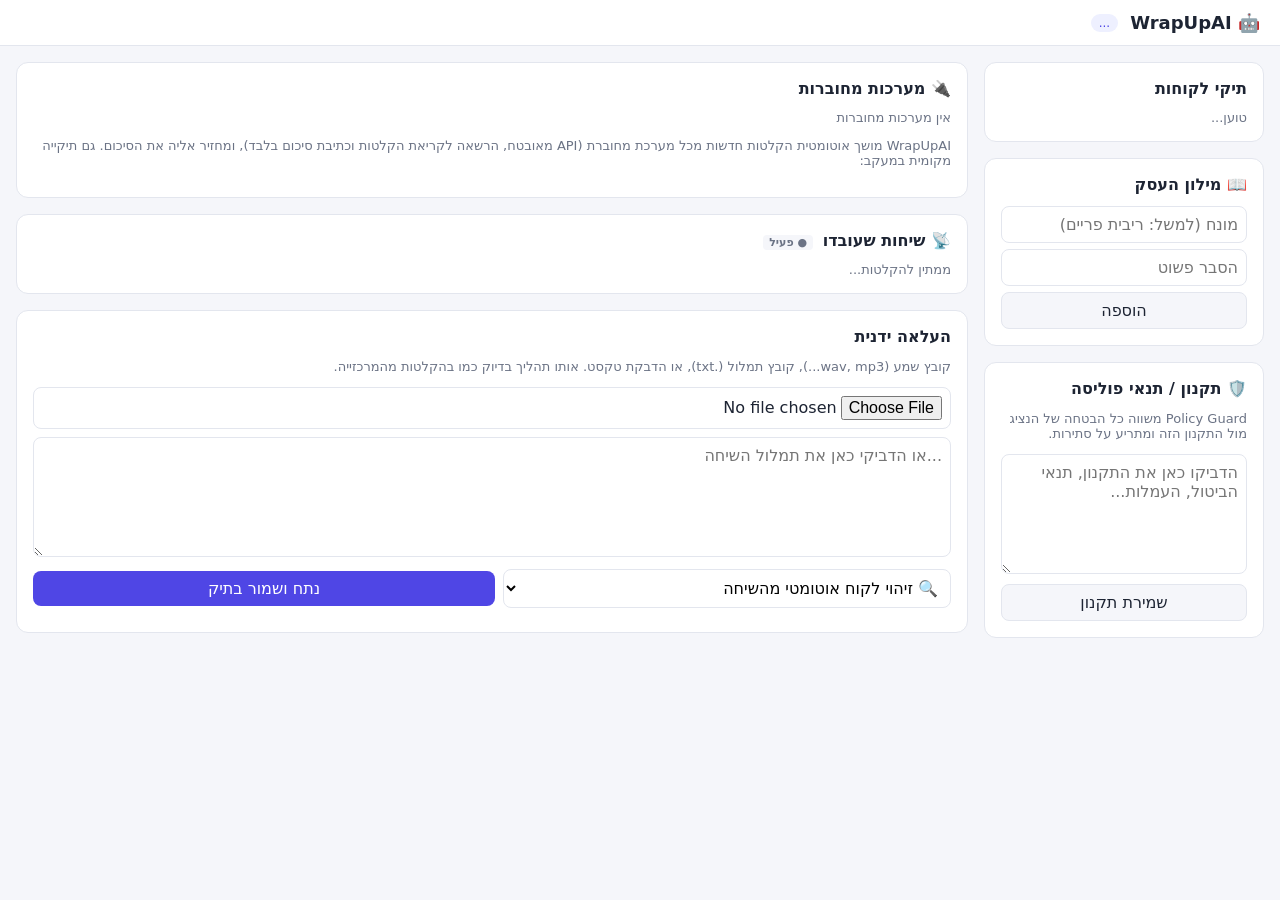
==== wrapup-engine/static/index.html @ 585416aa "Integrate WrapUpAI as the external transcription & analysis system - PBX transfer can target the rea" ====
<!doctype html>
<html lang="he" dir="rtl">
<head>
<meta charset="utf-8">
<meta name="viewport" content="width=device-width, initial-scale=1">
<title>WrapUpAI</title>
<style>
  :root {
    --bg: #f5f6fa; --card: #fff; --text: #1d2433; --muted: #6b7385; --border: #e3e6ee;
    --accent: #4f46e5; --accent-soft: #eef0ff; --ok: #0f9d58; --warn: #e8a100; --bad: #d93025;
  }
  * { box-sizing: border-box; }
  body { margin: 0; font-family: system-ui, -apple-system, "Segoe UI", Arial, sans-serif; background: var(--bg); color: var(--text); }
  header { background: var(--card); border-bottom: 1px solid var(--border); padding: 12px 20px; display: flex; align-items: center; gap: 12px; }
  header h1 { font-size: 18px; margin: 0; }
  .badge { font-size: 12px; padding: 2px 8px; border-radius: 99px; background: var(--accent-soft); color: var(--accent); }
  .badge.demo { background: #fff4d6; color: #8a5a00; }
  .layout { display: grid; grid-template-columns: 280px 1fr; gap: 16px; padding: 16px; max-width: 1300px; margin: auto; }
  @media (max-width: 800px) { .layout { grid-template-columns: 1fr; } }
  .card { background: var(--card); border: 1px solid var(--border); border-radius: 12px; padding: 16px; margin-bottom: 16px; }
  .card h2 { font-size: 16px; margin: 0 0 12px; }
  .card h3 { font-size: 14px; margin: 16px 0 8px; color: var(--muted); }
  .cust { padding: 10px; border-radius: 8px; cursor: pointer; border: 1px solid transparent; }
  .cust:hover { background: var(--bg); }
  .cust.active { background: var(--accent-soft); border-color: var(--accent); }
  .cust small { color: var(--muted); display: block; }
  textarea, input, select { width: 100%; font: inherit; padding: 8px; border: 1px solid var(--border); border-radius: 8px; background: #fff; }
  textarea { min-height: 120px; resize: vertical; }
  button { font: inherit; padding: 8px 16px; border: 0; border-radius: 8px; background: var(--accent); color: #fff; cursor: pointer; }
  button.secondary { background: var(--bg); color: var(--text); border: 1px solid var(--border); }
  button:disabled { opacity: .5; cursor: wait; }
  .row { display: flex; gap: 8px; align-items: center; margin-top: 8px; flex-wrap: wrap; }
  .row > * { flex: 1; min-width: 140px; }
  .task { display: flex; gap: 8px; align-items: flex-start; padding: 6px 0; border-bottom: 1px dashed var(--border); }
  .task input { width: auto; margin-top: 4px; }
  .task.done span { text-decoration: line-through; color: var(--muted); }
  .tag { font-size: 11px; padding: 1px 6px; border-radius: 4px; background: var(--bg); color: var(--muted); margin-inline-start: 4px; white-space: nowrap; }
  .tag.due { background: #fff4d6; color: #8a5a00; }
  .risk { background: #fde8e7; color: var(--bad); padding: 8px 12px; border-radius: 8px; margin: 4px 0; }
  .risk.low { background: #fff4d6; color: #8a5a00; }
  .msg { background: #e7f6ee; padding: 12px; border-radius: 8px; white-space: pre-wrap; }
  .call { border: 1px solid var(--border); border-radius: 8px; padding: 12px; margin-bottom: 10px; }
  .call summary { cursor: pointer; font-weight: 600; }
  .muted { color: var(--muted); font-size: 13px; }
  .error { background: #fde8e7; color: var(--bad); padding: 8px 12px; border-radius: 8px; }
  dl { margin: 0; } dt { font-weight: 600; } dd { margin: 0 0 8px; color: var(--muted); }
  .guard { background: #fde8e7; border: 2px solid var(--bad); color: #7a1610; padding: 12px; border-radius: 10px; margin: 8px 0; }
  .conflict { background: #fff; border-radius: 8px; padding: 8px 10px; margin-top: 8px; color: var(--text); }
  .emo { background: var(--bg); border-radius: 8px; padding: 8px; text-align: center; }
  .meter { height: 8px; background: var(--bg); border-radius: 99px; overflow: hidden; margin: 10px 0 4px; }
  .meter div { height: 100%; }
  pre { white-space: pre-wrap; font-family: inherit; background: var(--bg); padding: 8px; border-radius: 8px; max-height: 300px; overflow: auto; }
</style>
</head>
<body>
<header>
  <h1>🤖 WrapUpAI</h1>
  <span id="mode" class="badge">...</span>
</header>

<div class="layout">
  <aside>
    <div class="card">
      <h2>תיקי לקוחות</h2>
      <div id="customers" class="muted">טוען...</div>
    </div>
    <div class="card">
      <h2>📖 מילון העסק</h2>
      <div id="glossary"></div>
      <input id="g-term" placeholder="מונח (למשל: ריבית פריים)">
      <input id="g-expl" placeholder="הסבר פשוט" style="margin-top:6px">
      <button class="secondary" style="margin-top:6px;width:100%" onclick="addTerm()">הוספה</button>
    </div>
    <div class="card">
      <h2>🛡️ תקנון / תנאי פוליסה</h2>
      <p class="muted">Policy Guard משווה כל הבטחה של הנציג מול התקנון הזה ומתריע על סתירות.</p>
      <textarea id="policy" placeholder="הדביקו כאן את התקנון, תנאי הביטול, העמלות..."></textarea>
      <button class="secondary" style="margin-top:6px;width:100%" onclick="savePolicy(this)">שמירת תקנון</button>
    </div>
  </aside>

  <main>
    <div class="card">
      <h2>🔌 מערכות מחוברות</h2>
      <div id="connectors" class="muted">אין מערכות מחוברות</div>
      <p class="muted">WrapUpAI מושך אוטומטית הקלטות חדשות מכל מערכת מחוברת (API מאובטח, הרשאה לקריאת הקלטות וכתיבת סיכום בלבד), ומחזיר אליה את הסיכום. גם תיקייה מקומית במעקב: <code id="rec-dir"></code></p>
    </div>

    <div class="card">
      <h2>📡 שיחות שעובדו <span id="live-dot" class="tag">● פעיל</span></h2>
      <div id="jobs" class="muted">ממתין להקלטות...</div>
    </div>

    <div class="card">
      <h2>העלאה ידנית</h2>
      <p class="muted">קובץ שמע (wav, mp3...), קובץ תמלול (.txt), או הדבקת טקסט. אותו תהליך בדיוק כמו בהקלטות מהמרכזייה.</p>
      <input type="file" id="file" accept=".txt,.wav,.mp3,.ogg,.opus,.flac,.m4a,.aac,.amr,.webm,.wma,audio/*,text/plain">
      <textarea id="text" placeholder="...או הדביקי כאן את תמלול השיחה" style="margin-top:8px"></textarea>
      <div class="row">
        <select id="customer-select"><option value="">🔍 זיהוי לקוח אוטומטי מהשיחה</option></select>
        <button id="submit" onclick="submitCall()">נתח ושמור בתיק</button>
      </div>
      <div id="submit-msg" style="margin-top:8px"></div>
    </div>

    <div id="file-view"></div>
  </main>
</div>

<script>
const CATEGORIES = { billing: "חיוב", payment_arrangement: "הסדר תשלומים", technical_support: "תמיכה טכנית",
  complaint: "תלונה", account_change: "שינוי פרטים", cancellation: "ביטול", sales: "מכירה",
  appointment: "קביעת תור", information: "בירור מידע", other: "אחר" };
const STATUS = { resolved: "✅ נסגר", pending_customer: "⏳ ממתין ללקוח", pending_business: "⏳ ממתין לעסק", needs_follow_up: "🔁 נדרשת שיחת המשך" };
const SENTIMENT = { positive: "🙂", neutral: "😐", negative: "🙁" };
const TASK_CAT = { appointment: "תור", documents: "מסמכים", payment: "תשלום", call_back: "חזרה טלפונית", visit: "הגעה פיזית", other: "אחר" };

let currentCustomer = null;
const esc = s => String(s ?? "").replace(/[&<>"']/g, c => ({ "&": "&amp;", "<": "&lt;", ">": "&gt;", '"': "&quot;", "'": "&#39;" }[c]));

async function api(path, opts) {
  const res = await fetch(path, opts);
  const data = await res.json().catch(() => ({}));
  if (!res.ok) throw new Error(data.detail || `שגיאה ${res.status}`);
  return data;
}

async function loadStatus() {
  const s = await api("/api/status");
  const el = document.getElementById("mode");
  el.textContent = (s.mode === "demo" ? "ניתוח: מצב דמו" : `ניתוח: ${s.mode} · ${s.model}`)
    + (s.speech ? " · תמלול: Azure Speech" : " · תמלול: לא מוגדר (רק .txt)");
  el.className = "badge" + (s.mode === "demo" || !s.speech ? " demo" : "");
  document.getElementById("rec-dir").textContent = s.recordings_dir;
  document.getElementById("connectors").innerHTML = s.connectors.length ? s.connectors.map(c => `
    <div class="task"><span><b>🏦 ${esc(c.name)}</b> <span class="tag">${esc(c.status)}</span>
      <span class="muted"> · ${esc(c.url)} · סנכרון אחרון ${esc(c.last_sync || "-")} · ${c.processed} שיחות סוכמו</span></span></div>`).join("")
    : "אין מערכות מחוברות";
}
setInterval(loadStatus, 4000);

const JOB_ICON = { processing: "⏳", done: "✅", failed: "❌" };
let lastJobsKey = "";
async function loadJobs() {
  const jobs = await api("/api/jobs");
  const key = jobs.map(j => j.id + j.status).join();
  if (key === lastJobsKey) return;
  const finishedNew = lastJobsKey && jobs.some(j => j.status === "done" && !lastJobsKey.includes(j.id + "done"));
  lastJobsKey = key;
  document.getElementById("jobs").innerHTML = jobs.length ? jobs.map(j => `
    <div class="task"><span>${JOB_ICON[j.status]} <b>${esc(j.filename)}</b>
      <span class="tag">${j.source === "folder" ? "תיקייה" : j.source === "upload" ? "העלאה" : esc(j.source.replace("api:", "🔌 "))}</span>
      <span class="muted"> ${esc(j.created_at)} · ${esc(j.message)}</span>
      ${j.call_id ? ` · <a href="#" onclick="openCustomer(${j.customer_id});return false">לתיק</a>
        · <a href="/reports/${j.call_id}/customer" target="_blank">דוח ללקוח</a>
        · <a href="/reports/${j.call_id}/business" target="_blank">דוח לעסק</a>` : ""}
    </span></div>`).join("") : "ממתין להקלטות...";
  if (finishedNew) { loadCustomers(); if (currentCustomer) openCustomer(currentCustomer); }
}

async function editEmail(id, current) {
  const email = prompt("מייל הלקוח (לשליחת הדוחות):", current || "");
  if (email === null) return;
  await api(`/api/customers/${id}`, { method: "PATCH", headers: { "Content-Type": "application/json" }, body: JSON.stringify({ email }) });
  openCustomer(id);
}

async function loadCustomers() {
  const list = await api("/api/customers");
  const box = document.getElementById("customers");
  box.innerHTML = list.length ? "" : '<span class="muted">אין עדיין לקוחות. קלטי שיחה ראשונה.</span>';
  const sel = document.getElementById("customer-select");
  sel.innerHTML = '<option value="">🔍 זיהוי לקוח אוטומטי מהשיחה</option>';
  for (const c of list) {
    const div = document.createElement("div");
    div.className = "cust" + (c.id === currentCustomer ? " active" : "");
    div.innerHTML = `<b>${esc(c.name)}</b><small>${esc(c.phone || "")} ${c.customer_number ? "· לקוח " + esc(c.customer_number) : ""}</small>
      <small>${c.calls_count} שיחות · ${c.open_tasks} משימות פתוחות</small>`;
    div.onclick = () => openCustomer(c.id);
    box.appendChild(div);
    sel.insertAdjacentHTML("beforeend", `<option value="${c.id}">${esc(c.name)}</option>`);
  }
}

async function submitCall() {
  const btn = document.getElementById("submit"), msg = document.getElementById("submit-msg");
  const fd = new FormData();
  const file = document.getElementById("file").files[0];
  if (file) fd.append("file", file);
  else fd.append("text", document.getElementById("text").value);
  const cid = document.getElementById("customer-select").value;
  if (cid) fd.append("customer_id", cid);

  btn.disabled = true; msg.innerHTML = '<span class="muted">⏳ מסנן פרטים אישיים ומנתח את השיחה...</span>';
  try {
    const r = await api("/api/calls", { method: "POST", body: fd });
    const red = r.redactions.length ? ` · 🔒 סוננו: ${esc(r.redactions.join(", "))}` : "";
    msg.innerHTML = `<span class="muted">✔ נשמר ${r.new_customer ? "בתיק חדש" : "בתיק קיים"}${red} · ${esc(r.delivery)}</span>`;
    loadJobs();
    document.getElementById("file").value = ""; document.getElementById("text").value = "";
    await openCustomer(r.customer_id);
  } catch (e) {
    msg.innerHTML = `<div class="error">${esc(e.message)}</div>`;
  } finally { btn.disabled = false; }
}

function taskHtml(t) {
  return `<label class="task ${t.done ? "done" : ""}">
    <input type="checkbox" ${t.done ? "checked" : ""} onchange="toggleTask(${t.id}, this.checked)">
    <span>${esc(t.description)}<span class="tag">${TASK_CAT[t.category] || ""}</span>${t.due_date ? `<span class="tag due">עד ${esc(t.due_date)}</span>` : ""}</span>
  </label>`;
}

async function toggleTask(id, done) {
  await api(`/api/tasks/${id}`, { method: "PATCH", headers: { "Content-Type": "application/json" }, body: JSON.stringify({ done }) });
  openCustomer(currentCustomer);
}

const EMOTION = { calm: "😌 רגוע", understanding: "💡 מבין", satisfied: "😊 מרוצה", confused: "😕 מבולבל",
  stressed: "😰 לחוץ", frustrated: "😤 מתוסכל", angry: "😠 כועס" };
const STAGE = { opening: "פתיחה", middle: "אמצע", closing: "סיום" };

function policyHtml(a) {
  if (!a.policy_conflicts || !a.policy_conflicts.length) return "";
  return `<div class="guard"><b>🛡️ Policy Guard: נמצאו ${a.policy_conflicts.length} הבטחות שסותרות את התקנון</b>
    ${a.policy_conflicts.map(p => `<div class="conflict">
      <div>🗣️ הנציג אמר: <q>${esc(p.rep_statement)}</q></div>
      <div>📜 בתקנון: <q>${esc(p.policy_text)}</q></div>
      <div class="muted">${esc(p.explanation)} · בסיכון: ${p.at_risk === "customer" ? "הלקוח" : "העסק"} · חומרה: ${esc(p.severity)}</div>
    </div>`).join("")}</div>`;
}

function emotionHtml(a) {
  if (!a.emotion_map) return "";
  const color = a.churn_risk >= 60 ? "var(--bad)" : a.churn_risk >= 30 ? "var(--warn)" : "var(--ok)";
  return `<h3>🎭 מפה רגשית ומכ"ם נטישה</h3>
    <div class="row" style="align-items:stretch">${a.emotion_map.map(e => `<div class="emo">
      <div class="muted">${STAGE[e.stage]}</div><b>${EMOTION[e.emotion] || esc(e.emotion)}</b>
      <div class="muted">"${esc(e.evidence)}"</div></div>`).join("")}</div>
    <div class="meter"><div style="width:${a.churn_risk}%;background:${color}"></div></div>
    <div class="muted">סיכון נטישה: <b style="color:${color}">${a.churn_risk}%</b> · ${esc(a.churn_reason)}</div>`;
}

function callHtml(c, open) {
  const a = c.analysis;
  const risks = policyHtml(a) + a.risk_flags.map(r => `<div class="risk ${r.severity === "low" ? "low" : ""}">⚠️ ${esc(r.description)}</div>`).join("");
  const glossary = a.glossary.length ? `<h3>📖 מונחים</h3><dl>${a.glossary.map(g => `<dt>${esc(g.term)}</dt><dd>${esc(g.explanation)}</dd>`).join("")}</dl>` : "";
  const payments = a.payments.length ? `<h3>💳 תשלומים</h3>${a.payments.map(p => `<div>${esc(p.description)}: ${p.amount ?? "?"} ${esc(p.currency)}${p.recurring ? " (חוזר)" : ""}</div>`).join("")}` : "";
  const fq = a.follow_up_questions.length ? `<h3>❓ שאלות לשיחת ההמשך</h3><ul>${a.follow_up_questions.map(q => `<li>${esc(q)}</li>`).join("")}</ul>` : "";
  return `<details class="call" ${open ? "open" : ""}>
    <summary>${SENTIMENT[a.sentiment]} ${esc(a.title)} <span class="tag">${CATEGORIES[a.category]}</span><span class="tag">${STATUS[a.status]}</span>
      <span class="muted"> · ${esc(c.created_at)}</span></summary>
    ${risks}
    <h3>סיכום לתיק</h3><div>${esc(a.summary)}</div>
    <h3>📩 הודעה ללקוח</h3><div class="msg">${esc(a.customer_message)}</div>
    <div class="row">
      <button class="secondary" onclick="copyMsg(this)" data-msg="${esc(a.customer_message)}">העתקה לשליחה</button>
      <button class="secondary" onclick="window.open('/reports/${c.id}/customer')">📩 דוח ללקוח</button>
      <button class="secondary" onclick="window.open('/reports/${c.id}/business')">🏢 דוח לעסק</button>
      <button class="secondary" onclick="window.open('/reports/${c.id}/customer.pdf')">📄 PDF ללקוח</button>
    </div>
    ${emotionHtml(a)}
    ${payments}${glossary}${fq}
    ${c.redactions.length ? `<p class="muted">🔒 סוננו מהתמלול: ${esc(c.redactions.join(", "))}</p>` : ""}
    <details><summary class="muted">תמלול (אחרי סינון)</summary><pre>${esc(c.transcript)}</pre></details>
  </details>`;
}

function copyMsg(btn) {
  navigator.clipboard.writeText(btn.dataset.msg);
  btn.textContent = "✔ הועתק";
  setTimeout(() => (btn.textContent = "העתקה לשליחה"), 1500);
}

async function openCustomer(id) {
  currentCustomer = id;
  const f = await api(`/api/customers/${id}`);
  const actions = f.tasks.filter(t => t.kind === "action");
  const commitments = f.tasks.filter(t => t.kind === "commitment");
  const retention = f.tasks.filter(t => t.kind === "retention" && !t.done);
  const c = f.customer;
  const retentionHtml = retention.length ? `<div class="risk">🚨 <b>משימת שימור לראש הצוות</b>${retention.map(taskHtml).join("")}</div>` : "";
  document.getElementById("file-view").innerHTML = `
    <div class="card">
      <h2>📁 תיק לקוח: ${esc(c.name)}</h2>
      <div class="muted">טלפון: ${esc(c.phone || "-")} · מספר לקוח: ${esc(c.customer_number || "-")} · נפתח: ${esc(c.created_at)}
        · מייל: ${esc(c.email || "אין")} <a href="#" onclick="editEmail(${c.id}, '${esc(c.email || "")}');return false">עריכה</a></div>
      ${retentionHtml}
      <div class="row" style="align-items:flex-start">
        <div><h3>✅ משימות</h3>${actions.map(taskHtml).join("") || '<span class="muted">אין</span>'}</div>
        <div><h3>🤝 הבטחות העסק ללקוח</h3>${commitments.map(taskHtml).join("") || '<span class="muted">אין</span>'}</div>
      </div>
    </div>
    <div class="card"><h2>היסטוריית שיחות (${f.calls.length})</h2>${f.calls.map((call, i) => callHtml(call, i === 0)).join("")}</div>`;
  loadCustomers();
}

async function loadGlossary() {
  const g = await api("/api/glossary");
  document.getElementById("glossary").innerHTML = Object.entries(g).map(([t, e]) =>
    `<div class="task"><span><b>${esc(t)}</b>: ${esc(e)}</span>
     <button class="secondary" style="padding:2px 8px" onclick="delTerm('${esc(t)}')">✕</button></div>`).join("")
    || '<p class="muted">מונחים שהעסק מגדיר כאן יוסברו ללקוח בשפה של העסק.</p>';
}
async function addTerm() {
  const term = document.getElementById("g-term").value.trim(), explanation = document.getElementById("g-expl").value.trim();
  if (!term || !explanation) return;
  await api("/api/glossary", { method: "POST", headers: { "Content-Type": "application/json" }, body: JSON.stringify({ term, explanation }) });
  document.getElementById("g-term").value = ""; document.getElementById("g-expl").value = "";
  loadGlossary();
}
async function delTerm(t) { await api(`/api/glossary/${encodeURIComponent(t)}`, { method: "DELETE" }); loadGlossary(); }

async function loadPolicy() { document.getElementById("policy").value = (await api("/api/policy")).text; }
async function savePolicy(btn) {
  await api("/api/policy", { method: "PUT", headers: { "Content-Type": "application/json" },
    body: JSON.stringify({ text: document.getElementById("policy").value }) });
  btn.textContent = "✔ נשמר"; setTimeout(() => (btn.textContent = "שמירת תקנון"), 1500);
}

loadStatus(); loadCustomers(); loadGlossary(); loadJobs(); loadPolicy();
setInterval(loadJobs, 3000);
</script>
</body>
</html>
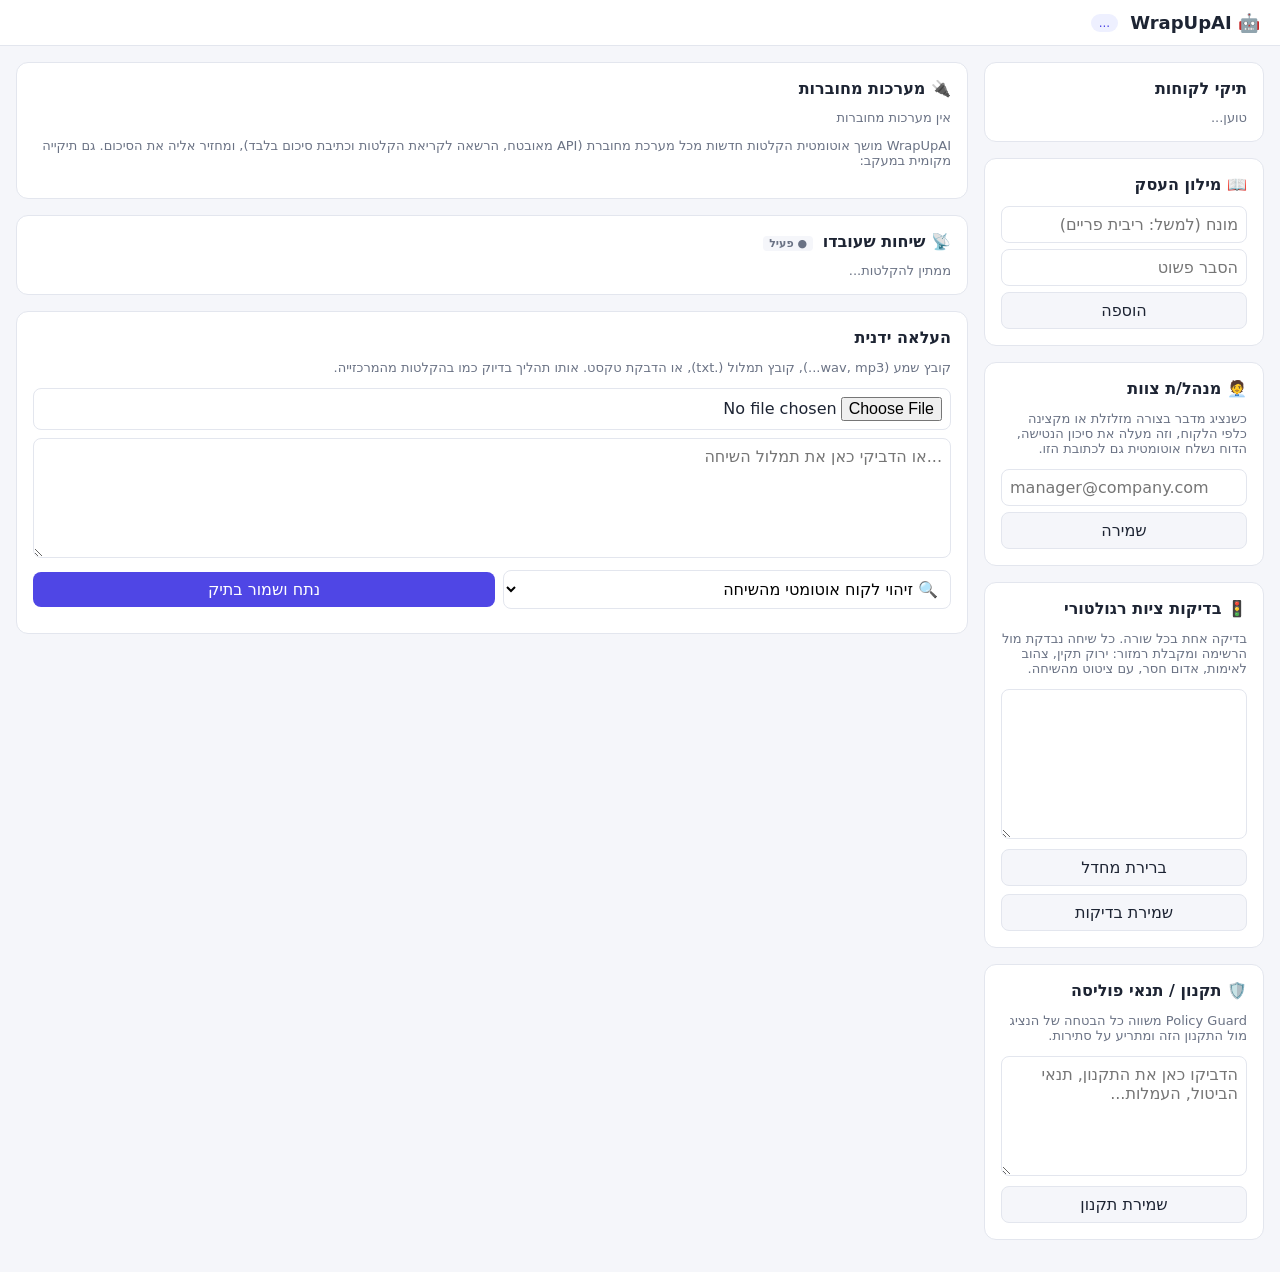
==== commit eb63b93f: "Fix rep email crash with compliance notes; rep conduct check, manager escalation, customer email opt" ====
--- a/wrapup-engine/static/index.html
+++ b/wrapup-engine/static/index.html
@@ -72,6 +72,21 @@
       <button class="secondary" style="margin-top:6px;width:100%" onclick="addTerm()">הוספה</button>
     </div>
     <div class="card">
+      <h2>🧑‍💼 מנהל/ת צוות</h2>
+      <p class="muted">כשנציג מדבר בצורה מזלזלת או מקצינה כלפי הלקוח, וזה מעלה את סיכון הנטישה, הדוח נשלח אוטומטית גם לכתובת הזו.</p>
+      <input id="manager-email" dir="ltr" placeholder="manager@company.com">
+      <button class="secondary" style="margin-top:6px;width:100%" onclick="saveManager(this)">שמירה</button>
+    </div>
+    <div class="card">
+      <h2>🚦 בדיקות ציות רגולטורי</h2>
+      <p class="muted">בדיקה אחת בכל שורה. כל שיחה נבדקת מול הרשימה ומקבלת רמזור: ירוק תקין, צהוב לאימות, אדום חסר, עם ציטוט מהשיחה.</p>
+      <textarea id="compliance" style="min-height:150px"></textarea>
+      <div class="row" style="margin-top:6px">
+        <button class="secondary" onclick="resetCompliance()">ברירת מחדל</button>
+        <button class="secondary" onclick="saveCompliance(this)">שמירת בדיקות</button>
+      </div>
+    </div>
+    <div class="card">
       <h2>🛡️ תקנון / תנאי פוליסה</h2>
       <p class="muted">Policy Guard משווה כל הבטחה של הנציג מול התקנון הזה ומתריע על סתירות.</p>
       <textarea id="policy" placeholder="הדביקו כאן את התקנון, תנאי הביטול, העמלות..."></textarea>
@@ -318,7 +333,24 @@
   btn.textContent = "✔ נשמר"; setTimeout(() => (btn.textContent = "שמירת תקנון"), 1500);
 }
 
-loadStatus(); loadCustomers(); loadGlossary(); loadJobs(); loadPolicy();
+let complianceDefaults = "";
+async function loadCompliance() { const c = await api("/api/compliance"); document.getElementById("compliance").value = c.text; complianceDefaults = c.defaults; }
+async function saveCompliance(btn) {
+  await api("/api/compliance", { method: "PUT", headers: { "Content-Type": "application/json" }, body: JSON.stringify({ text: document.getElementById("compliance").value }) });
+  btn.textContent = "✔ נשמר"; setTimeout(() => (btn.textContent = "שמירת בדיקות"), 1500);
+}
+function resetCompliance() { document.getElementById("compliance").value = complianceDefaults; }
+
+async function loadManager() { document.getElementById("manager-email").value = (await api("/api/manager-email")).email; }
+async function saveManager(btn) {
+  try {
+    await api("/api/manager-email", { method: "PUT", headers: { "Content-Type": "application/json" }, body: JSON.stringify({ email: document.getElementById("manager-email").value }) });
+    btn.textContent = "✔ נשמר";
+  } catch (e) { btn.textContent = e.message; }
+  setTimeout(() => (btn.textContent = "שמירה"), 1800);
+}
+
+loadStatus(); loadCustomers(); loadGlossary(); loadJobs(); loadPolicy(); loadCompliance(); loadManager();
 setInterval(loadJobs, 3000);
 </script>
 </body>
